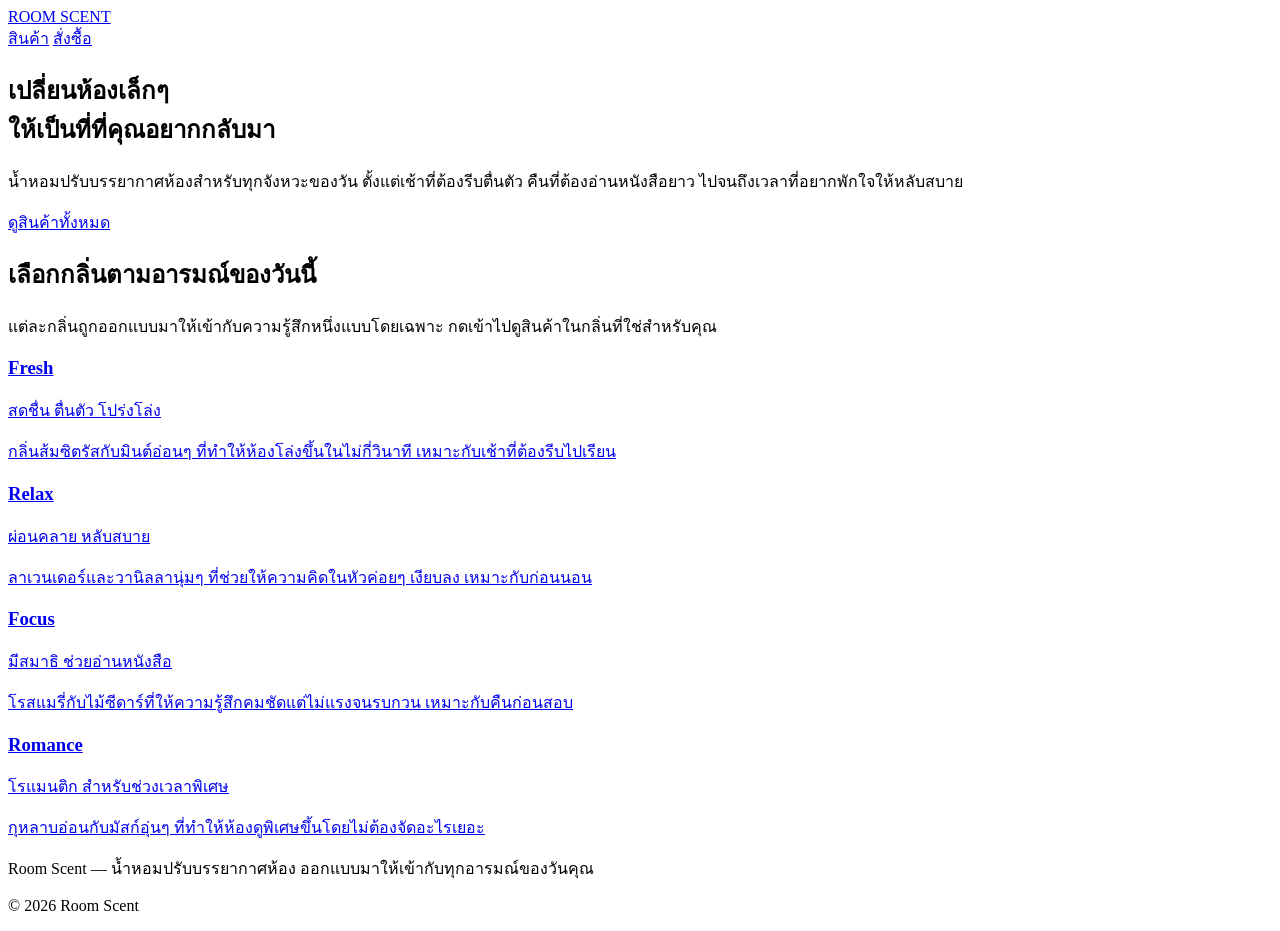
==== index.html @ 500a2b1d "Add files via upload" ====
<!DOCTYPE html>
<html lang="th">
<head>
<meta charset="UTF-8">
<meta name="viewport" content="width=device-width, initial-scale=1.0">
<title>Room Scent — น้ำหอมปรับบรรยากาศห้อง</title>
<link rel="stylesheet" href="style.css">
</head>
<body>

<header class="site-header">
  <div class="shell site-header__inner">
    <a href="index.html" class="wordmark">ROOM SCENT</a>
    <nav class="nav">
      <a href="product.html">สินค้า</a>
      <a href="order.html">สั่งซื้อ</a>
    </nav>
  </div>
</header>

<main>

  <section class="hero">
    <div class="shell">
      <h1 class="hero__title">เปลี่ยนห้องเล็กๆ<br>ให้เป็นที่ที่คุณอยากกลับมา</h1>
      <p class="hero__text lede">
        น้ำหอมปรับบรรยากาศห้องสำหรับทุกจังหวะของวัน ตั้งแต่เช้าที่ต้องรีบตื่นตัว
        คืนที่ต้องอ่านหนังสือยาว ไปจนถึงเวลาที่อยากพักใจให้หลับสบาย
      </p>
      <div class="hero__actions">
        <a href="product.html" class="btn">ดูสินค้าทั้งหมด</a>
      </div>
    </div>
  </section>

  <section class="section--cream">
    <div class="shell">

      <div class="section-head">
        <h2>เลือกกลิ่นตามอารมณ์ของวันนี้</h2>
        <p class="lede">แต่ละกลิ่นถูกออกแบบมาให้เข้ากับความรู้สึกหนึ่งแบบโดยเฉพาะ กดเข้าไปดูสินค้าในกลิ่นที่ใช่สำหรับคุณ</p>
      </div>

      <div class="grid grid--4">

        <a href="product.html?mood=fresh" class="mood-card-link" data-mood="fresh">
          <div class="mood-card">
            <h3 class="mood-card__name">Fresh</h3>
            <p class="mood-card__th">สดชื่น ตื่นตัว โปร่งโล่ง</p>
            <p>กลิ่นส้มซิตรัสกับมินต์อ่อนๆ ที่ทำให้ห้องโล่งขึ้นในไม่กี่วินาที เหมาะกับเช้าที่ต้องรีบไปเรียน</p>
          </div>
        </a>

        <a href="product.html?mood=relax" class="mood-card-link" data-mood="relax">
          <div class="mood-card">
            <h3 class="mood-card__name">Relax</h3>
            <p class="mood-card__th">ผ่อนคลาย หลับสบาย</p>
            <p>ลาเวนเดอร์และวานิลลานุ่มๆ ที่ช่วยให้ความคิดในหัวค่อยๆ เงียบลง เหมาะกับก่อนนอน</p>
          </div>
        </a>

        <a href="product.html?mood=focus" class="mood-card-link" data-mood="focus">
          <div class="mood-card">
            <h3 class="mood-card__name">Focus</h3>
            <p class="mood-card__th">มีสมาธิ ช่วยอ่านหนังสือ</p>
            <p>โรสแมรี่กับไม้ซีดาร์ที่ให้ความรู้สึกคมชัดแต่ไม่แรงจนรบกวน เหมาะกับคืนก่อนสอบ</p>
          </div>
        </a>

        <a href="product.html?mood=romance" class="mood-card-link" data-mood="romance">
          <div class="mood-card">
            <h3 class="mood-card__name">Romance</h3>
            <p class="mood-card__th">โรแมนติก สำหรับช่วงเวลาพิเศษ</p>
            <p>กุหลาบอ่อนกับมัสก์อุ่นๆ ที่ทำให้ห้องดูพิเศษขึ้นโดยไม่ต้องจัดอะไรเยอะ</p>
          </div>
        </a>

      </div>
    </div>
  </section>

</main>

<footer class="site-footer">
  <div class="shell site-footer__inner">
    <p>Room Scent — น้ำหอมปรับบรรยากาศห้อง ออกแบบมาให้เข้ากับทุกอารมณ์ของวันคุณ</p>
    <p class="note">© 2026 Room Scent</p>
  </div>
</footer>

<script src="script.js"></script>

</body>
</html>
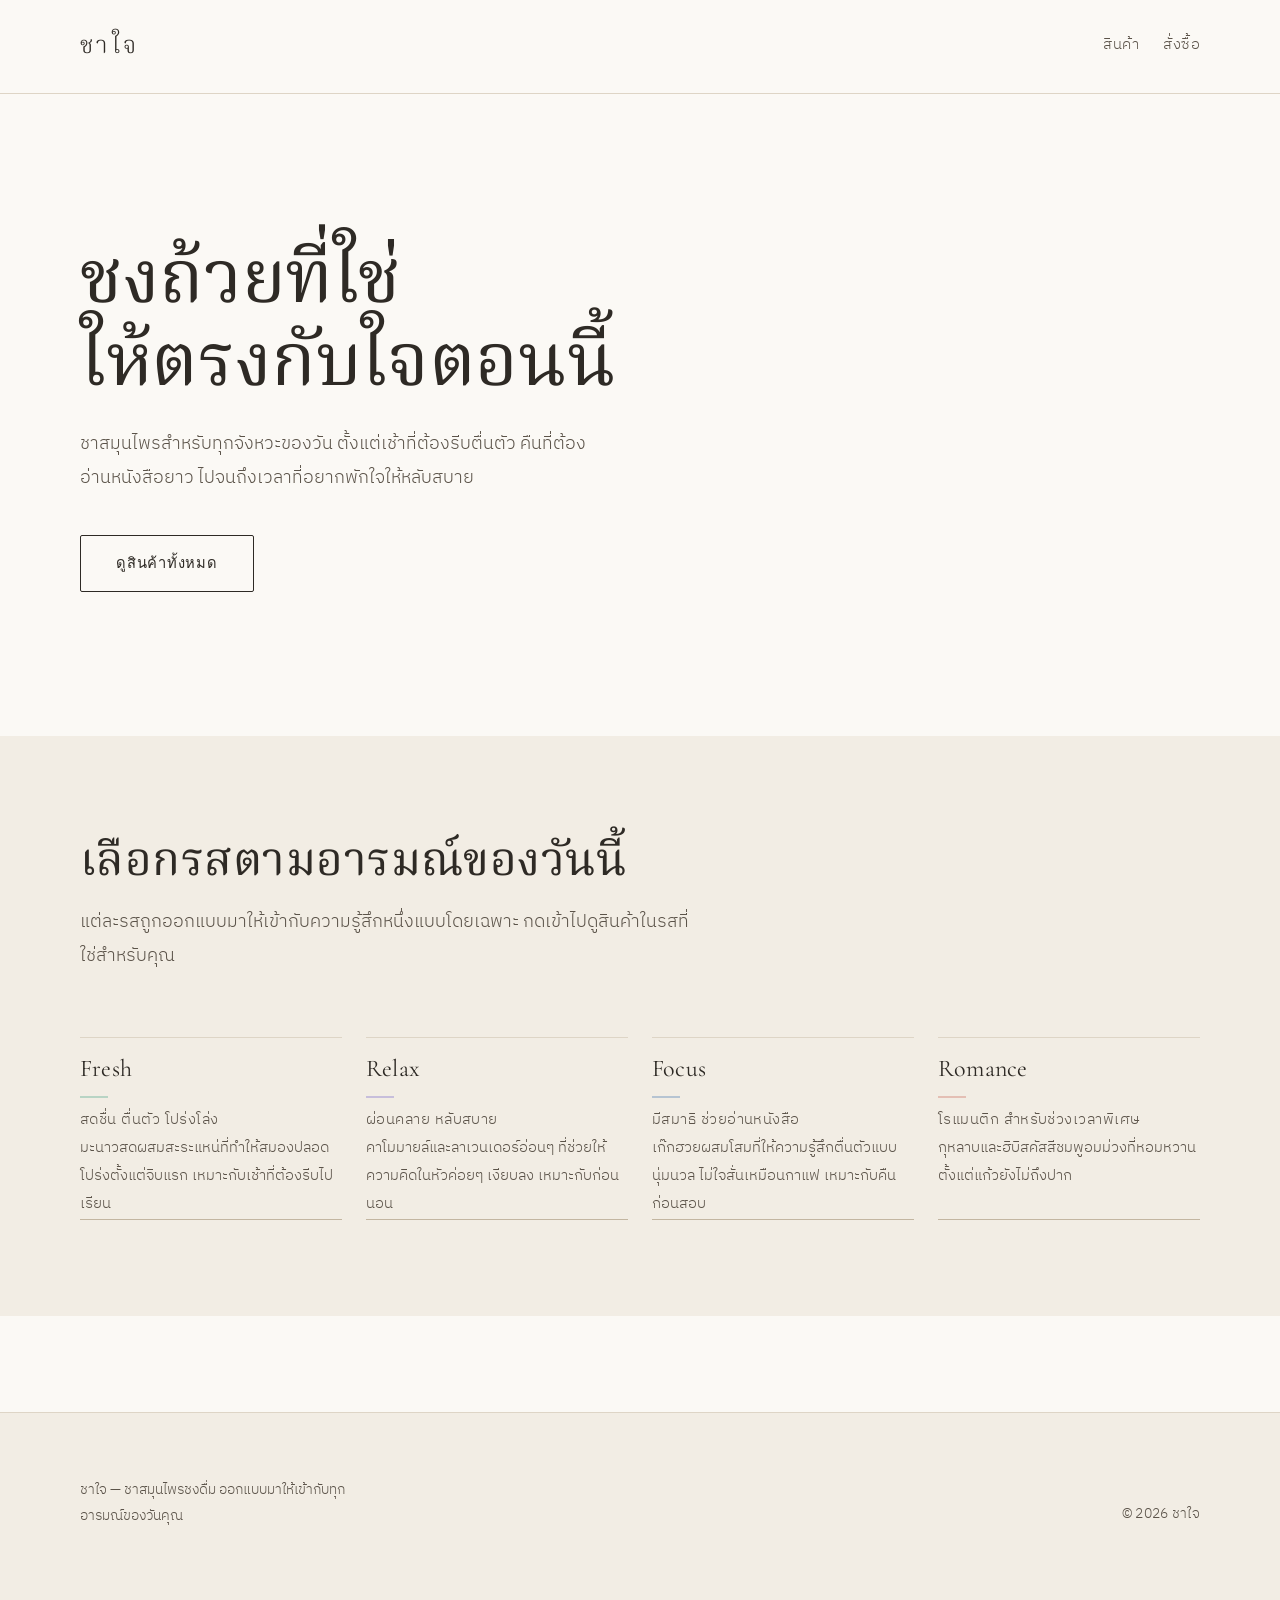
==== commit 88699bd2: "Add files via upload" ====
--- a/index.html
+++ b/index.html
@@ -3,14 +3,14 @@
 <head>
 <meta charset="UTF-8">
 <meta name="viewport" content="width=device-width, initial-scale=1.0">
-<title>Room Scent — น้ำหอมปรับบรรยากาศห้อง</title>
+<title>ชาใจ — ชาสมุนไพรตามอารมณ์</title>
 <link rel="stylesheet" href="style.css">
 </head>
 <body>
 
 <header class="site-header">
   <div class="shell site-header__inner">
-    <a href="index.html" class="wordmark">ROOM SCENT</a>
+    <a href="index.html" class="wordmark">ชาใจ</a>
     <nav class="nav">
       <a href="product.html">สินค้า</a>
       <a href="order.html">สั่งซื้อ</a>
@@ -22,9 +22,9 @@
 
   <section class="hero">
     <div class="shell">
-      <h1 class="hero__title">เปลี่ยนห้องเล็กๆ<br>ให้เป็นที่ที่คุณอยากกลับมา</h1>
+      <h1 class="hero__title">ชงถ้วยที่ใช่<br>ให้ตรงกับใจตอนนี้</h1>
       <p class="hero__text lede">
-        น้ำหอมปรับบรรยากาศห้องสำหรับทุกจังหวะของวัน ตั้งแต่เช้าที่ต้องรีบตื่นตัว
+        ชาสมุนไพรสำหรับทุกจังหวะของวัน ตั้งแต่เช้าที่ต้องรีบตื่นตัว
         คืนที่ต้องอ่านหนังสือยาว ไปจนถึงเวลาที่อยากพักใจให้หลับสบาย
       </p>
       <div class="hero__actions">
@@ -37,8 +37,8 @@
     <div class="shell">
 
       <div class="section-head">
-        <h2>เลือกกลิ่นตามอารมณ์ของวันนี้</h2>
-        <p class="lede">แต่ละกลิ่นถูกออกแบบมาให้เข้ากับความรู้สึกหนึ่งแบบโดยเฉพาะ กดเข้าไปดูสินค้าในกลิ่นที่ใช่สำหรับคุณ</p>
+        <h2>เลือกรสตามอารมณ์ของวันนี้</h2>
+        <p class="lede">แต่ละรสถูกออกแบบมาให้เข้ากับความรู้สึกหนึ่งแบบโดยเฉพาะ กดเข้าไปดูสินค้าในรสที่ใช่สำหรับคุณ</p>
       </div>
 
       <div class="grid grid--4">
@@ -47,7 +47,7 @@
           <div class="mood-card">
             <h3 class="mood-card__name">Fresh</h3>
             <p class="mood-card__th">สดชื่น ตื่นตัว โปร่งโล่ง</p>
-            <p>กลิ่นส้มซิตรัสกับมินต์อ่อนๆ ที่ทำให้ห้องโล่งขึ้นในไม่กี่วินาที เหมาะกับเช้าที่ต้องรีบไปเรียน</p>
+            <p>มะนาวสดผสมสะระแหน่ที่ทำให้สมองปลอดโปร่งตั้งแต่จิบแรก เหมาะกับเช้าที่ต้องรีบไปเรียน</p>
           </div>
         </a>
 
@@ -55,7 +55,7 @@
           <div class="mood-card">
             <h3 class="mood-card__name">Relax</h3>
             <p class="mood-card__th">ผ่อนคลาย หลับสบาย</p>
-            <p>ลาเวนเดอร์และวานิลลานุ่มๆ ที่ช่วยให้ความคิดในหัวค่อยๆ เงียบลง เหมาะกับก่อนนอน</p>
+            <p>คาโมมายล์และลาเวนเดอร์อ่อนๆ ที่ช่วยให้ความคิดในหัวค่อยๆ เงียบลง เหมาะกับก่อนนอน</p>
           </div>
         </a>
 
@@ -63,7 +63,7 @@
           <div class="mood-card">
             <h3 class="mood-card__name">Focus</h3>
             <p class="mood-card__th">มีสมาธิ ช่วยอ่านหนังสือ</p>
-            <p>โรสแมรี่กับไม้ซีดาร์ที่ให้ความรู้สึกคมชัดแต่ไม่แรงจนรบกวน เหมาะกับคืนก่อนสอบ</p>
+            <p>เก๊กฮวยผสมโสมที่ให้ความรู้สึกตื่นตัวแบบนุ่มนวล ไม่ใจสั่นเหมือนกาแฟ เหมาะกับคืนก่อนสอบ</p>
           </div>
         </a>
 
@@ -71,7 +71,7 @@
           <div class="mood-card">
             <h3 class="mood-card__name">Romance</h3>
             <p class="mood-card__th">โรแมนติก สำหรับช่วงเวลาพิเศษ</p>
-            <p>กุหลาบอ่อนกับมัสก์อุ่นๆ ที่ทำให้ห้องดูพิเศษขึ้นโดยไม่ต้องจัดอะไรเยอะ</p>
+            <p>กุหลาบและฮิบิสคัสสีชมพูอมม่วงที่หอมหวานตั้งแต่แก้วยังไม่ถึงปาก</p>
           </div>
         </a>
 
@@ -83,8 +83,8 @@
 
 <footer class="site-footer">
   <div class="shell site-footer__inner">
-    <p>Room Scent — น้ำหอมปรับบรรยากาศห้อง ออกแบบมาให้เข้ากับทุกอารมณ์ของวันคุณ</p>
-    <p class="note">© 2026 Room Scent</p>
+    <p>ชาใจ — ชาสมุนไพรชงดื่ม ออกแบบมาให้เข้ากับทุกอารมณ์ของวันคุณ</p>
+    <p class="note">© 2026 ชาใจ</p>
   </div>
 </footer>
 
--- a/style.css
+++ b/style.css
@@ -0,0 +1,720 @@
+@import url('https://fonts.googleapis.com/css2?family=Cormorant+Garamond:ital,wght@0,300;0,400;0,500;1,400&family=IBM+Plex+Sans+Thai:wght@300;400;500;600&family=Noto+Serif+Thai:wght@300;400;500&display=swap');
+
+/* ============================================================
+   Room Scent — ธีมกลาง ใช้ร่วมกันทุกหน้า
+   ============================================================ */
+
+/* ---------- 1. Design tokens ---------- */
+:root {
+  /* พื้นหลังและกระดาษ */
+  --paper: #FBF9F5;
+  --cream: #F2EDE4;
+  --cream-deep: #E8E0D2;
+
+  /* ตัวอักษร */
+  --ink: #2E2A25;
+  --ink-soft: #5B5349;
+  --ink-mute: #8C7A64;
+
+  /* เส้นและสีเน้น */
+  --line: #DED5C6;
+  --line-strong: #C3B6A1;
+  --bronze: #9C7B4A;
+  --bronze-deep: #7C5F36;
+
+  /* สี mood — ใช้แตะเบาๆ เท่านั้น */
+  --mood-fresh: #B8D4C4;
+  --mood-relax: #C7BEDB;
+  --mood-focus: #B6C4D2;
+  --mood-romance: #E4BFB4;
+
+  /* ตัวแปรกลางที่การ์ด/เซกชันดึงไปใช้ ค่าเริ่มต้นเป็นบรอนซ์ */
+  --mood: var(--bronze);
+
+  /* ฟอนต์ */
+  --font-display: 'Cormorant Garamond', 'Noto Serif Thai', Georgia, serif;
+  --font-body: 'IBM Plex Sans Thai', 'IBM Plex Sans', -apple-system, sans-serif;
+
+  /* จังหวะการเว้นระยะ */
+  --space-1: 0.5rem;
+  --space-2: 1rem;
+  --space-3: 1.5rem;
+  --space-4: 2.5rem;
+  --space-5: 4rem;
+  --space-6: 6rem;
+  --space-7: 10rem;
+
+  --measure: 62ch;
+  --shell: 1120px;
+  --radius: 2px;
+  --ease: cubic-bezier(0.22, 0.61, 0.36, 1);
+}
+
+/* ---------- 2. Reset ---------- */
+*,
+*::before,
+*::after { box-sizing: border-box; }
+
+html {
+  -webkit-text-size-adjust: 100%;
+  scroll-behavior: smooth;
+}
+
+body {
+  margin: 0;
+  background: var(--paper);
+  color: var(--ink);
+  font-family: var(--font-body);
+  font-weight: 300;
+  font-size: 1rem;
+  line-height: 1.85;
+  -webkit-font-smoothing: antialiased;
+}
+
+img {
+  max-width: 100%;
+  height: auto;
+  display: block;
+}
+
+button,
+input,
+textarea,
+select {
+  font: inherit;
+  color: inherit;
+}
+
+:focus-visible {
+  outline: 1px solid var(--bronze);
+  outline-offset: 3px;
+}
+
+@media (prefers-reduced-motion: reduce) {
+  html { scroll-behavior: auto; }
+  *,
+  *::before,
+  *::after {
+    animation-duration: 0.01ms !important;
+    transition-duration: 0.01ms !important;
+  }
+}
+
+/* ---------- 3. Typography ---------- */
+h1, h2, h3, h4 {
+  font-family: var(--font-display);
+  font-weight: 400;
+  color: var(--ink);
+  line-height: 1.25;
+  letter-spacing: 0.01em;
+  margin: 0 0 var(--space-2);
+}
+
+h1 {
+  font-size: clamp(2.6rem, 6vw, 4.6rem);
+  line-height: 1.12;
+  letter-spacing: -0.005em;
+}
+
+h2 { font-size: clamp(1.9rem, 3.6vw, 2.9rem); }
+h3 { font-size: clamp(1.35rem, 2.2vw, 1.7rem); }
+h4 { font-size: 1.15rem; }
+
+p {
+  margin: 0 0 var(--space-2);
+  max-width: var(--measure);
+}
+
+a {
+  color: var(--ink);
+  text-decoration: none;
+  border-bottom: 1px solid var(--line-strong);
+  padding-bottom: 1px;
+  transition: border-color 0.25s var(--ease), color 0.25s var(--ease);
+}
+
+a:hover {
+  color: var(--bronze-deep);
+  border-color: var(--bronze);
+}
+
+.lede {
+  font-size: 1.12rem;
+  color: var(--ink-soft);
+  line-height: 1.9;
+}
+
+.note {
+  font-size: 0.86rem;
+  color: var(--ink-mute);
+  letter-spacing: 0.02em;
+}
+
+/* ตัวเลขราคา ใช้ตัวเลขความสูงเท่ากันให้เรียงสวย */
+.price {
+  font-family: var(--font-display);
+  font-size: 1.3rem;
+  font-variant-numeric: tabular-nums lining-nums;
+  color: var(--ink);
+}
+
+.price::after {
+  content: ' บาท';
+  font-family: var(--font-body);
+  font-size: 0.78rem;
+  font-weight: 300;
+  color: var(--ink-mute);
+  letter-spacing: 0.04em;
+}
+
+/* ---------- 4. Layout ---------- */
+.shell {
+  width: min(100% - 2.5rem, var(--shell));
+  margin-inline: auto;
+}
+
+.shell--narrow { width: min(100% - 2.5rem, 760px); }
+
+.section {
+  padding-block: var(--space-6);
+}
+
+.section--tall { padding-block: var(--space-7); }
+
+.section + .section { padding-top: 0; }
+
+.section--cream {
+  background: var(--cream);
+  padding-block: var(--space-6);
+}
+
+.section + .section--cream { padding-top: var(--space-6); }
+
+.rule {
+  border: 0;
+  border-top: 1px solid var(--line);
+  margin-block: var(--space-5);
+}
+
+.section-head {
+  margin-bottom: var(--space-5);
+  max-width: var(--measure);
+}
+
+.section-head p { margin-bottom: 0; }
+
+/* ---------- 5. Mood accents (แตะเบาๆ เท่านั้น) ---------- */
+[data-mood="fresh"]   { --mood: var(--mood-fresh); }
+[data-mood="relax"]   { --mood: var(--mood-relax); }
+[data-mood="focus"]   { --mood: var(--mood-focus); }
+[data-mood="romance"] { --mood: var(--mood-romance); }
+
+/* ขีดสั้นใต้หัวข้อ */
+.mood-underline {
+  padding-bottom: var(--space-2);
+  border-bottom: 2px solid var(--mood);
+  display: inline-block;
+}
+
+/* จุดกลมเล็กหน้าข้อความ */
+.mood-dot {
+  display: inline-flex;
+  align-items: center;
+  gap: 0.6rem;
+  font-size: 0.82rem;
+  letter-spacing: 0.06em;
+  color: var(--ink-mute);
+}
+
+.mood-dot::before {
+  content: '';
+  width: 7px;
+  height: 7px;
+  border-radius: 50%;
+  background: var(--mood);
+  flex: none;
+}
+
+/* ---------- 6. Buttons ---------- */
+.btn {
+  display: inline-block;
+  padding: 0.85rem 2.2rem;
+  font-size: 0.92rem;
+  font-weight: 400;
+  letter-spacing: 0.05em;
+  text-align: center;
+  border: 1px solid var(--ink);
+  border-radius: var(--radius);
+  background: transparent;
+  color: var(--ink);
+  cursor: pointer;
+  transition: background 0.3s var(--ease), color 0.3s var(--ease), border-color 0.3s var(--ease);
+}
+
+.btn:hover {
+  background: var(--ink);
+  color: var(--paper);
+  border-color: var(--ink);
+}
+
+.btn--solid {
+  background: var(--ink);
+  color: var(--paper);
+}
+
+.btn--solid:hover {
+  background: var(--bronze-deep);
+  border-color: var(--bronze-deep);
+  color: var(--paper);
+}
+
+.btn--quiet {
+  border-color: var(--line-strong);
+  color: var(--ink-soft);
+}
+
+.btn--quiet:hover {
+  background: transparent;
+  border-color: var(--ink);
+  color: var(--ink);
+}
+
+.btn--full { width: 100%; }
+
+.btn:disabled,
+.btn[aria-disabled="true"] {
+  opacity: 0.4;
+  cursor: not-allowed;
+}
+
+/* ---------- 7. Header / Nav ---------- */
+.site-header {
+  border-bottom: 1px solid var(--line);
+  background: var(--paper);
+}
+
+.site-header__inner {
+  display: flex;
+  align-items: center;
+  justify-content: space-between;
+  gap: var(--space-3);
+  padding-block: var(--space-3);
+}
+
+.wordmark {
+  font-family: var(--font-display);
+  font-size: 1.5rem;
+  letter-spacing: 0.14em;
+  border: 0;
+  color: var(--ink);
+}
+
+.wordmark:hover { color: var(--bronze-deep); }
+
+.nav {
+  display: flex;
+  align-items: center;
+  gap: var(--space-3);
+  flex-wrap: wrap;
+}
+
+.nav a {
+  font-size: 0.92rem;
+  letter-spacing: 0.03em;
+  color: var(--ink-soft);
+  border-bottom: 1px solid transparent;
+}
+
+.nav a:hover,
+.nav a[aria-current="page"] {
+  color: var(--ink);
+  border-bottom-color: var(--bronze);
+}
+
+/* ---------- 8. Hero ---------- */
+.hero {
+  padding-block: clamp(4rem, 12vw, 9rem);
+}
+
+.hero__title {
+  max-width: 16ch;
+  margin-bottom: var(--space-3);
+}
+
+.hero__title em {
+  font-style: italic;
+  color: var(--ink);
+}
+
+.hero__text {
+  max-width: 46ch;
+  margin-bottom: var(--space-4);
+}
+
+.hero__actions {
+  display: flex;
+  gap: var(--space-2);
+  flex-wrap: wrap;
+}
+
+/* ---------- 9. Grids ---------- */
+.grid {
+  display: grid;
+  gap: var(--space-4) var(--space-3);
+}
+
+.grid--2 { grid-template-columns: repeat(2, 1fr); }
+.grid--3 { grid-template-columns: repeat(3, 1fr); }
+.grid--4 { grid-template-columns: repeat(4, 1fr); }
+
+.grid--products {
+  grid-template-columns: repeat(auto-fill, minmax(230px, 1fr));
+  gap: var(--space-5) var(--space-3);
+}
+
+/* ---------- 10. Mood card ---------- */
+.mood-card {
+  padding-top: var(--space-2);
+  border-top: 1px solid var(--line);
+}
+
+.mood-card__name {
+  font-size: 1.5rem;
+  margin-bottom: var(--space-1);
+}
+
+.mood-card__name::after {
+  content: '';
+  display: block;
+  width: 28px;
+  height: 2px;
+  margin-top: 0.7rem;
+  background: var(--mood);
+}
+
+.mood-card__th {
+  font-size: 0.86rem;
+  color: var(--ink-mute);
+  letter-spacing: 0.03em;
+  margin-bottom: var(--space-2);
+}
+
+.mood-card p {
+  font-size: 0.95rem;
+  color: var(--ink-soft);
+  margin-bottom: 0;
+}
+
+/* ---------- 11. Product card ---------- */
+.product-card {
+  display: flex;
+  flex-direction: column;
+}
+
+.product-card__media {
+  position: relative;
+  aspect-ratio: 4 / 5;
+  overflow: hidden;
+  background: var(--cream);
+  border-radius: var(--radius);
+  margin-bottom: var(--space-2);
+}
+
+.product-card__media img {
+  width: 100%;
+  height: 100%;
+  object-fit: cover;
+  transition: transform 0.6s var(--ease);
+}
+
+.product-card:hover .product-card__media img { transform: scale(1.035); }
+
+/* จุดบอก mood มุมภาพ */
+.product-card__media::after {
+  content: '';
+  position: absolute;
+  top: 0.9rem;
+  left: 0.9rem;
+  width: 8px;
+  height: 8px;
+  border-radius: 50%;
+  background: var(--mood);
+}
+
+.product-card__type {
+  font-size: 0.78rem;
+  letter-spacing: 0.06em;
+  color: var(--ink-mute);
+  margin-bottom: 0.35rem;
+}
+
+.product-card__name {
+  font-size: 1.22rem;
+  margin-bottom: 0.45rem;
+}
+
+.product-card__desc {
+  font-size: 0.9rem;
+  color: var(--ink-soft);
+  line-height: 1.7;
+  margin-bottom: var(--space-2);
+  flex: 1;
+}
+
+.product-card__foot {
+  display: flex;
+  align-items: center;
+  justify-content: space-between;
+  gap: var(--space-2);
+  padding-top: var(--space-2);
+  border-top: 1px solid var(--line);
+}
+
+/* ---------- 12. Filter bar ---------- */
+.filters {
+  display: flex;
+  flex-wrap: wrap;
+  gap: 0.6rem;
+  margin-bottom: var(--space-5);
+}
+
+.filter {
+  padding: 0.5rem 1.15rem;
+  font-size: 0.88rem;
+  letter-spacing: 0.03em;
+  border: 1px solid var(--line-strong);
+  border-radius: 999px;
+  background: transparent;
+  color: var(--ink-soft);
+  cursor: pointer;
+  transition: border-color 0.25s var(--ease), color 0.25s var(--ease);
+}
+
+.filter:hover { border-color: var(--ink-mute); color: var(--ink); }
+
+.filter[aria-pressed="true"],
+.filter.is-active {
+  border-color: var(--ink);
+  color: var(--ink);
+}
+
+.filter[data-mood] {
+  display: inline-flex;
+  align-items: center;
+  gap: 0.5rem;
+}
+
+.filter[data-mood]::before {
+  content: '';
+  width: 6px;
+  height: 6px;
+  border-radius: 50%;
+  background: var(--mood);
+}
+
+/* ---------- 13. Forms (หน้าสั่งซื้อ) ---------- */
+.field { margin-bottom: var(--space-3); }
+
+.field label {
+  display: block;
+  font-size: 0.88rem;
+  color: var(--ink-soft);
+  margin-bottom: 0.45rem;
+  letter-spacing: 0.02em;
+}
+
+.field input,
+.field textarea,
+.field select {
+  width: 100%;
+  padding: 0.8rem 1rem;
+  background: var(--paper);
+  border: 1px solid var(--line-strong);
+  border-radius: var(--radius);
+  font-size: 0.98rem;
+  font-weight: 300;
+  transition: border-color 0.25s var(--ease);
+}
+
+.field input:focus,
+.field textarea:focus,
+.field select:focus {
+  border-color: var(--bronze);
+  outline: none;
+}
+
+.field textarea {
+  min-height: 7rem;
+  resize: vertical;
+}
+
+.field__hint {
+  font-size: 0.8rem;
+  color: var(--ink-mute);
+  margin-top: 0.35rem;
+}
+
+.field__error {
+  font-size: 0.82rem;
+  color: #8E4B3C;
+  margin-top: 0.35rem;
+}
+
+/* ---------- 14. Cart / summary ---------- */
+.summary {
+  border: 1px solid var(--line);
+  border-radius: var(--radius);
+  padding: var(--space-3);
+  background: var(--cream);
+}
+
+.summary__row {
+  display: flex;
+  justify-content: space-between;
+  gap: var(--space-2);
+  padding-block: 0.7rem;
+  border-bottom: 1px solid var(--line);
+  font-size: 0.94rem;
+}
+
+.summary__row:last-of-type { border-bottom: 0; }
+
+.summary__total {
+  display: flex;
+  justify-content: space-between;
+  align-items: baseline;
+  gap: var(--space-2);
+  margin-top: var(--space-2);
+  padding-top: var(--space-2);
+  border-top: 1px solid var(--line-strong);
+}
+
+.qty {
+  display: inline-flex;
+  align-items: center;
+  border: 1px solid var(--line-strong);
+  border-radius: var(--radius);
+}
+
+.qty button {
+  width: 2.2rem;
+  height: 2.2rem;
+  background: transparent;
+  border: 0;
+  color: var(--ink-soft);
+  cursor: pointer;
+}
+
+.qty button:hover { color: var(--ink); }
+
+.qty span {
+  min-width: 2rem;
+  text-align: center;
+  font-variant-numeric: tabular-nums;
+  font-size: 0.95rem;
+}
+
+/* สถานะว่าง */
+.empty {
+  padding-block: var(--space-5);
+  text-align: center;
+  color: var(--ink-mute);
+}
+
+/* ---------- 15. Footer ---------- */
+.site-footer {
+  margin-top: var(--space-6);
+  border-top: 1px solid var(--line);
+  background: var(--cream);
+  padding-block: var(--space-5);
+}
+
+.site-footer__inner {
+  display: flex;
+  flex-wrap: wrap;
+  justify-content: space-between;
+  gap: var(--space-4);
+}
+
+.site-footer p {
+  font-size: 0.88rem;
+  color: var(--ink-soft);
+  max-width: 34ch;
+}
+
+.site-footer .note { margin-top: var(--space-3); }
+
+/* ---------- 16. Utilities ---------- */
+.stack > * + * { margin-top: var(--space-2); }
+.center { text-align: center; margin-inline: auto; }
+.center p { margin-inline: auto; }
+.hide { display: none !important; }
+
+.sr-only {
+  position: absolute;
+  width: 1px; height: 1px;
+  padding: 0; margin: -1px;
+  overflow: hidden;
+  clip: rect(0 0 0 0);
+  white-space: nowrap;
+  border: 0;
+}
+
+/* ---------- 17. Responsive ---------- */
+@media (max-width: 900px) {
+  :root {
+    --space-6: 4.5rem;
+    --space-7: 6rem;
+  }
+
+  .grid--4 { grid-template-columns: repeat(2, 1fr); }
+  .grid--3 { grid-template-columns: repeat(2, 1fr); }
+}
+
+@media (max-width: 620px) {
+  :root {
+    --space-5: 3rem;
+    --space-6: 3.5rem;
+    --space-7: 4.5rem;
+  }
+
+  body { font-size: 0.97rem; }
+
+  .shell { width: min(100% - 1.75rem, var(--shell)); }
+
+  .site-header__inner {
+    flex-direction: column;
+    align-items: flex-start;
+    gap: var(--space-2);
+  }
+
+  .nav { gap: var(--space-2); }
+
+  .grid--2,
+  .grid--3,
+  .grid--4 { grid-template-columns: 1fr; }
+
+  .grid--products {
+    grid-template-columns: repeat(2, 1fr);
+    gap: var(--space-4) var(--space-2);
+  }
+
+  .product-card__desc { display: none; }
+
+  .product-card__foot {
+    flex-direction: column;
+    align-items: flex-start;
+    gap: 0.7rem;
+  }
+
+  .product-card__foot .btn { width: 100%; }
+
+  .hero__actions .btn { width: 100%; }
+
+  .site-footer__inner { flex-direction: column; }
+}
+
+@media (max-width: 380px) {
+  .grid--products { grid-template-columns: 1fr; }
+  .product-card__desc { display: block; }
+}
